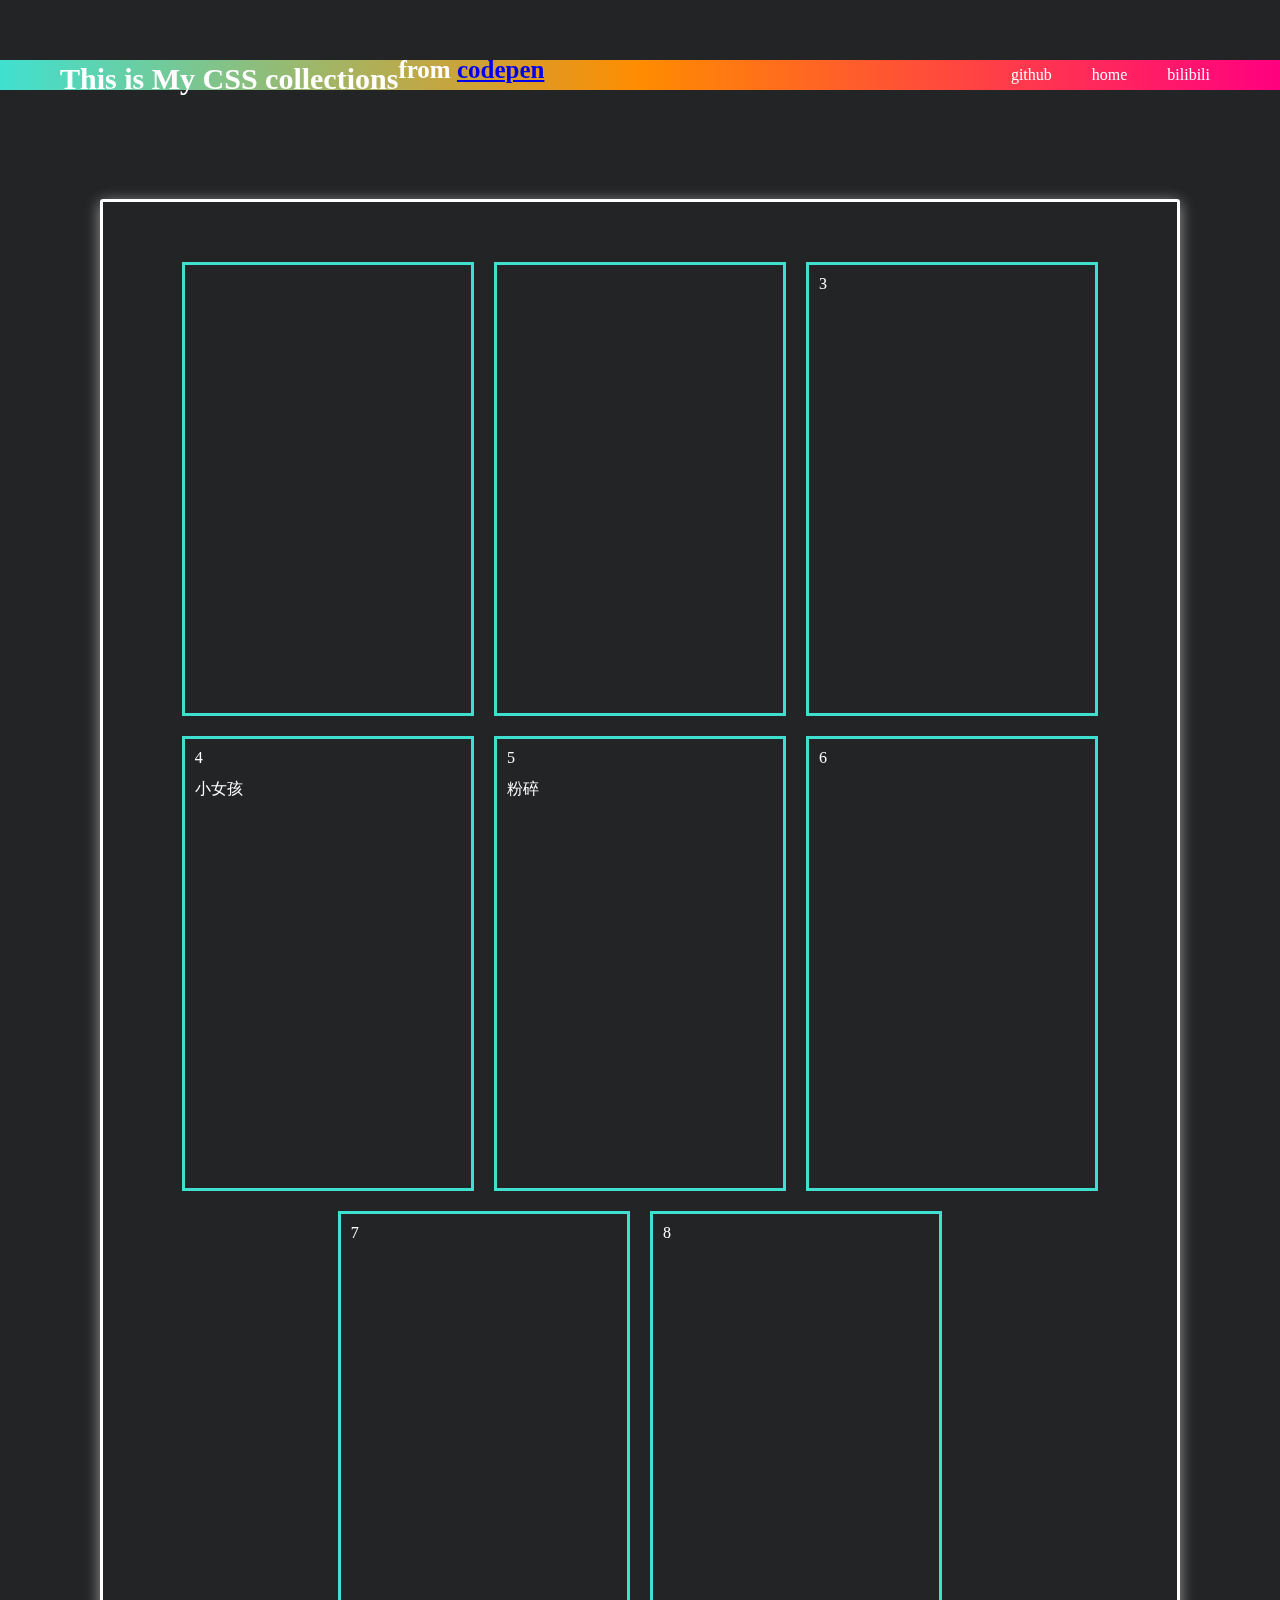
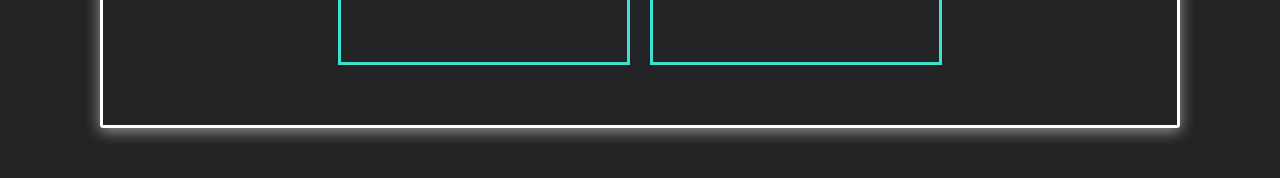
==== index.html @ b2d92d46 "调整iframe" ====
<!DOCTYPE html>
<html lang="en">

<head>
    <meta charset="UTF-8">
    <meta name="viewport" content="width=device-width, initial-scale=1.0">
    <title>css-awsome</title>
    <link rel="stylesheet" href="style.css">
</head>

<body>

    <div class="topNavBar">
        <h1>This is My CSS collections<sup>from <a href="https://codepen.io/">codepen</a></sup></h1>
        <nav>
            <ul>
                <li>github</li>
                <li>home</li>
                <li>bilibili</li>
            </ul>
        </nav>
        <span class="divider"></span>
    </div>

    <main>
        <div class="cssList">
            <div>
                <iframe height="500" style="width: 100%; height: 1;" scrolling="no"
                    title="Madeline Floating in the Sky - Responsive"
                    src="https://codepen.io/anniebombanie/embed/jOWYder?height=622&theme-id=dark&default-tab=result"
                    frameborder="no" allowtransparency="true" allowfullscreen="true">
                    See the Pen <a href='https://codepen.io/anniebombanie/pen/jOWYder'>Madeline Floating in the Sky -
                        Responsive</a> by Annie
                    (<a href='https://codepen.io/anniebombanie'>@anniebombanie</a>) on <a
                        href='https://codepen.io'>CodePen</a>.
                </iframe>
                <p>小女孩</p>

            </div>
            <div>
                <iframe height="500" style="width: 100%;" scrolling="no" title="Exploring WebGL #1: Particles! ✨"
                    src="https://codepen.io/cvaneenige/embed/odpVPW?height=413&theme-id=dark&default-tab=result"
                    frameborder="no" allowtransparency="true" allowfullscreen="true">
                    See the Pen <a href='https://codepen.io/cvaneenige/pen/odpVPW'>Exploring WebGL #1: Particles! ✨</a>
                    by Colin van Eenige
                    (<a href='https://codepen.io/cvaneenige'>@cvaneenige</a>) on <a
                        href='https://codepen.io'>CodePen</a>.
                </iframe>
                <p>粉碎</p>
            </div>
            <div>3</div>
            <div>4</div>
            <div>5</div>
            <div>6</div>
            <div>7</div>
            <div>8</div>
        </div>
    </main>
    <footer></footer>
</body>
<script>
    let divider = document.querySelector('.divider')
    divider.classList.add('dive')
    let main = document.querySelector('main')
    main.classList.add('show')
</script>

</html>
---- style.css ----
body,
img,
li,
ul,
p,
div,
main,
section,
footer,
header,
h1,
h2,
h3,
h4 {
    margin: 0;
    padding: 0;
}

* {
    box-sizing: border-box;
}

*::-webkit-scrollbar {
    display: none;
}

body {
    background-color: #232426;
    color: white;
    scroll-behavior: smooth;
}

.topNavBar {
    z-index: 10;
    padding: 50px;
    position: sticky;
    top: 0;
    width: 100%;
    display: flex;
    justify-content: space-between;
    align-items: center;
}

.topNavBar>nav>ul {
    display: flex;
    list-style-type: none;
}

.topNavBar>nav>ul>li {
    margin: 0 20px;
    cursor: pointer;
}

.topNavBar>h1 {
    font-size: 30px;
    line-height: 30px;
    display: inline-block;
    margin: 5px 10px;
}

.divider {
    z-index: -1;
    position: absolute;
    width: 0%;
    height: 30px;
    right: 0;
    left: 0;
    border-radius: 100%;
    display: block;
    transition: all 1750ms cubic-bezier(1, 0, 0, 1);
}

.divider.dive {
    border-radius: 0px;
    background: linear-gradient(90deg, #40e0d0 0%, #ff8c00 50%, #ff0080 100%);
    width: 100%;
}

main {
    transform: scale(1.5);
    margin: 50px 100px;
    padding: 50px;
    border-radius: 3px;
    border: 3px white solid;
    transition: all ease-in-out 1500ms;
}

main.show {
    transform: scale(1);
    box-shadow: 0 3px 15px rgba(255, 255, 255, 0.16), 0 3px 15px rgba(221, 221, 221, 0.521);
}

.cssList {
    display: flex;
    width: 100%;
    flex-wrap: wrap;
    justify-content: center;
    transition: all ease-in-out 1000ms;
}


.cssList>div {
    margin: 10px;
    padding: 10px;
    width: 30%;
    height: 0;
    padding-bottom: 45%;
    border: #40e0d0 3px solid;  
    transition: all ease-in 0.3s;
}

.cssList>div:hover {
    transform: scale(1.01);
    box-shadow: 0 3px 15px rgba(255, 255, 255, 0.16), 0 3px 15px rgba(221, 221, 221, 0.521);

}
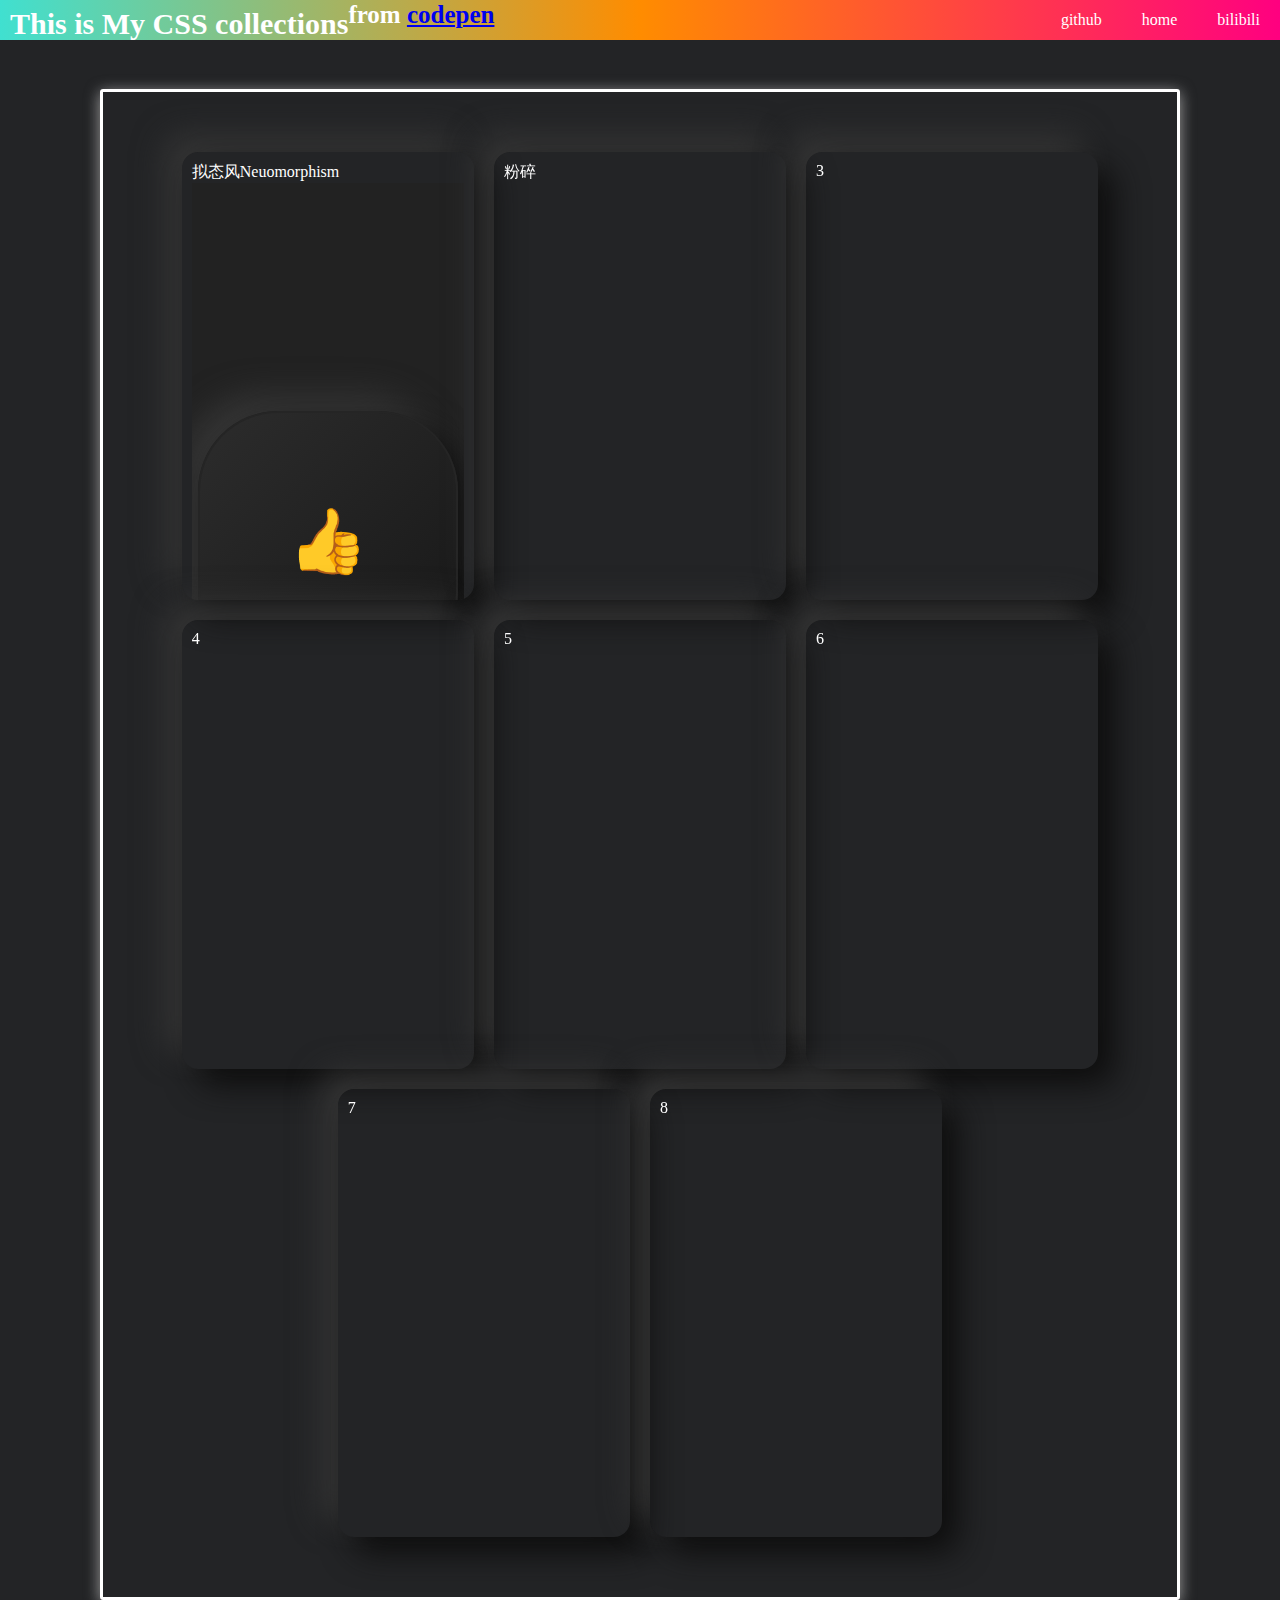
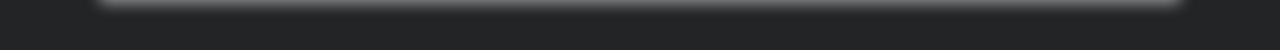
==== commit 79f0d1ec: "拟物风" ====
--- a/index.html
+++ b/index.html
@@ -25,27 +25,11 @@
     <main>
         <div class="cssList">
             <div>
-                <iframe height="500" style="width: 100%; height: 1;" scrolling="no"
-                    title="Madeline Floating in the Sky - Responsive"
-                    src="https://codepen.io/anniebombanie/embed/jOWYder?height=622&theme-id=dark&default-tab=result"
-                    frameborder="no" allowtransparency="true" allowfullscreen="true">
-                    See the Pen <a href='https://codepen.io/anniebombanie/pen/jOWYder'>Madeline Floating in the Sky -
-                        Responsive</a> by Annie
-                    (<a href='https://codepen.io/anniebombanie'>@anniebombanie</a>) on <a
-                        href='https://codepen.io'>CodePen</a>.
-                </iframe>
-                <p>小女孩</p>
-
+                <p>拟态风Neuomorphism</p>
+                <iframe id='ifm' src="pages\Neuomorphism\index.html" frameborder=""></iframe>
             </div>
             <div>
-                <iframe height="500" style="width: 100%;" scrolling="no" title="Exploring WebGL #1: Particles! ✨"
-                    src="https://codepen.io/cvaneenige/embed/odpVPW?height=413&theme-id=dark&default-tab=result"
-                    frameborder="no" allowtransparency="true" allowfullscreen="true">
-                    See the Pen <a href='https://codepen.io/cvaneenige/pen/odpVPW'>Exploring WebGL #1: Particles! ✨</a>
-                    by Colin van Eenige
-                    (<a href='https://codepen.io/cvaneenige'>@cvaneenige</a>) on <a
-                        href='https://codepen.io'>CodePen</a>.
-                </iframe>
+
                 <p>粉碎</p>
             </div>
             <div>3</div>
@@ -59,10 +43,36 @@
     <footer></footer>
 </body>
 <script>
-    let divider = document.querySelector('.divider')
-    divider.classList.add('dive')
-    let main = document.querySelector('main')
-    main.classList.add('show')
+    var buffer = 20; //scroll bar buffer
+    var iframe = document.getElementById('ifm');
+
+    function pageY(elem) {
+        return elem.offsetParent ? (elem.offsetTop + pageY(elem.offsetParent)) : elem.offsetTop;
+    }
+
+    function resizeIframe() {
+        var height = document.documentElement.clientHeight;
+        height -= pageY(document.getElementById('ifm')) + buffer;
+        height = (height < 0) ? 0 : height;
+        document.getElementById('ifm').style.height = height + 'px';
+        console.log('kk');
+    }
+
+    // .onload doesn't work with IE8 and older.
+    if (iframe.attachEvent) {
+        iframe.attachEvent("onload", resizeIframe);
+    } else {
+        iframe.onload = resizeIframe;
+    }
+
+    window.onresize = resizeIframe;
+
+    !(function load() {
+        let divider = document.querySelector('.divider')
+        divider.classList.add('dive')
+        let main = document.querySelector('main')
+        main.classList.add('show')
+    }).call()
 </script>
 
 </html>--- a/style.css
+++ b/style.css
@@ -30,9 +30,13 @@
     scroll-behavior: smooth;
 }
 
+iframe{
+    display: block;
+    width: 100%;
+}
+
 .topNavBar {
     z-index: 10;
-    padding: 50px;
     position: sticky;
     top: 0;
     width: 100%;
@@ -55,14 +59,14 @@
     font-size: 30px;
     line-height: 30px;
     display: inline-block;
-    margin: 5px 10px;
+    margin: 0px 10px;
 }
 
 .divider {
     z-index: -1;
     position: absolute;
     width: 0%;
-    height: 30px;
+    height: 40px;
     right: 0;
     left: 0;
     border-radius: 100%;
@@ -76,7 +80,7 @@
     width: 100%;
 }
 
-main {
+main {  
     transform: scale(1.5);
     margin: 50px 100px;
     padding: 50px;
@@ -100,12 +104,15 @@
 
 
 .cssList>div {
+    min-width: 225px;
+    overflow: hidden;
     margin: 10px;
     padding: 10px;
     width: 30%;
     height: 0;
     padding-bottom: 45%;
-    border: #40e0d0 3px solid;  
+    box-shadow: 1rem 1rem 2rem #0e0e0e, -1rem -1rem 2rem #363636;
+    border-radius: 1rem;
     transition: all ease-in 0.3s;
 }
 
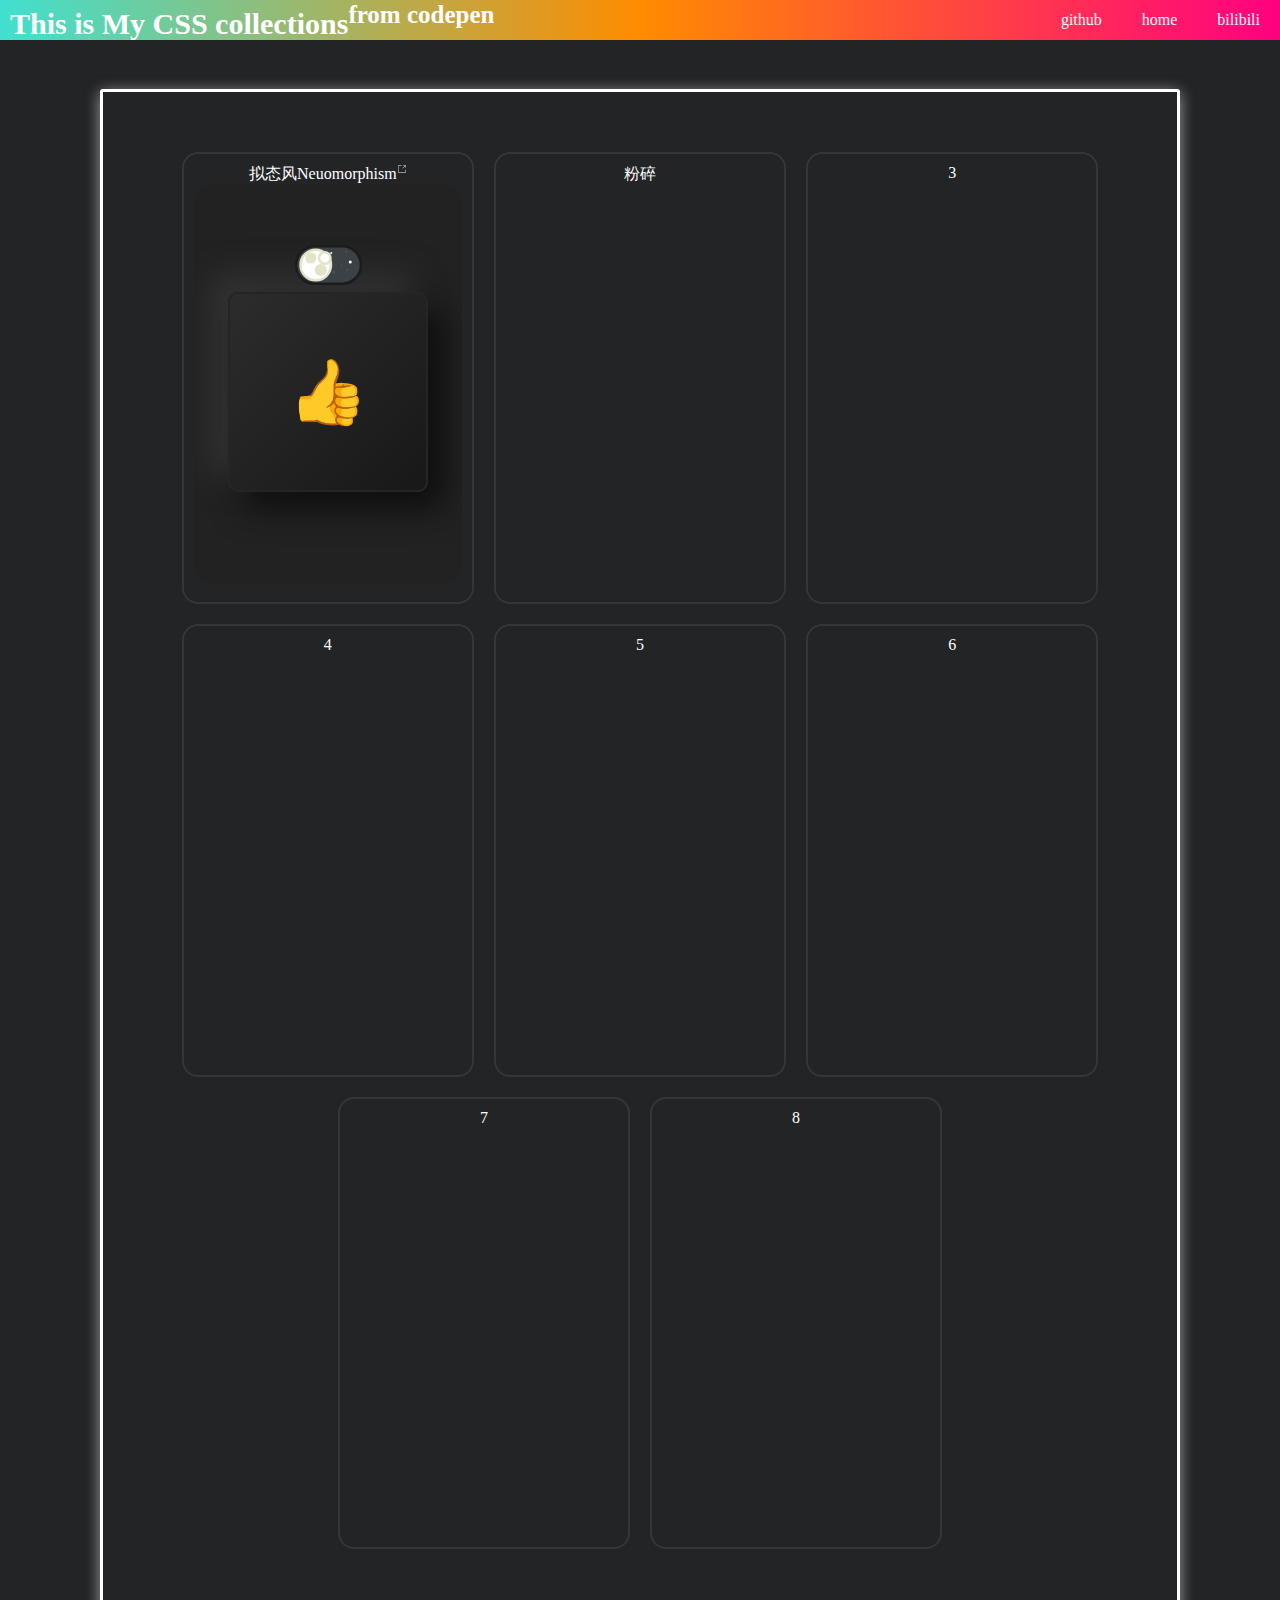
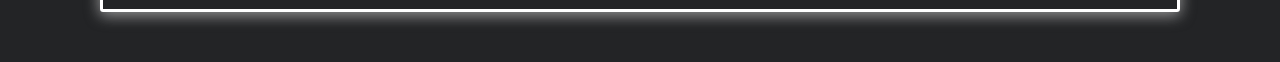
==== commit 32bdc7c6: "set invert toggle svg" ====
--- a/index.html
+++ b/index.html
@@ -3,6 +3,7 @@
 
 <head>
     <meta charset="UTF-8">
+
     <meta name="viewport" content="width=device-width, initial-scale=1.0">
     <title>css-awsome</title>
     <link rel="stylesheet" href="style.css">
@@ -25,11 +26,21 @@
     <main>
         <div class="cssList">
             <div>
-                <p>拟态风Neuomorphism</p>
-                <iframe id='ifm' src="pages\Neuomorphism\index.html" frameborder=""></iframe>
+                <a href="./pages/Neuomorphism/index.html" target="_blank">
+                    <p>拟态风Neuomorphism</p>
+                    <svg t="1594090096955" class="icon" viewBox="0 0 1024 1024" version="1.1"
+                        xmlns="http://www.w3.org/2000/svg" p-id="2188" width="200" height="200">
+                        <path
+                            d="M874.666667 554.666667a21.333333 21.333333 0 0 0-21.333334 21.333333v277.333333H170.666667V170.666667h277.333333a21.333333 21.333333 0 0 0 0-42.666667H149.333333a21.333333 21.333333 0 0 0-21.333333 21.333333v725.333334a21.333333 21.333333 0 0 0 21.333333 21.333333h725.333334a21.333333 21.333333 0 0 0 21.333333-21.333333V576a21.333333 21.333333 0 0 0-21.333333-21.333333z"
+                            fill="#ffffff" p-id="2189"></path>
+                        <path
+                            d="M874.666667 128H661.333333a21.333333 21.333333 0 0 0 0 42.666667h161.834667L560.917333 432.917333a21.333333 21.333333 0 1 0 30.165334 30.165334L853.333333 200.832V362.666667a21.333333 21.333333 0 0 0 42.666667 0V149.333333a21.333333 21.333333 0 0 0-21.333333-21.333333z"
+                            fill="#ffffff" p-id="2190"></path>
+                    </svg>
+                </a>
+                <iframe id='ifm' src="pages\Neuomorphism\index.html"></iframe>
             </div>
             <div>
-
                 <p>粉碎</p>
             </div>
             <div>3</div>
@@ -43,28 +54,23 @@
     <footer></footer>
 </body>
 <script>
-    var buffer = 20; //scroll bar buffer
-    var iframe = document.getElementById('ifm');
+    // var buffer = 100; //scroll bar buffer
+    // var iframe = document.getElementById('ifm');
 
-    function pageY(elem) {
-        return elem.offsetParent ? (elem.offsetTop + pageY(elem.offsetParent)) : elem.offsetTop;
-    }
+    // function resizeIframe() {
+    //     var height = document.documentElement.clientHeight;
+    //     height -= pageY(document.getElementById('ifm')) + buffer;
+    //     height = (height < 0) ? 0 : height;
+    //     document.getElementById('ifm').style.height = height + 'px';
+    // }
+
+    let iframe = document.getElementById('ifm');
 
     function resizeIframe() {
-        var height = document.documentElement.clientHeight;
-        height -= pageY(document.getElementById('ifm')) + buffer;
-        height = (height < 0) ? 0 : height;
-        document.getElementById('ifm').style.height = height + 'px';
-        console.log('kk');
+        let parentHeight = iframe.parentElement.clientHeight - 50;
+        document.getElementById('ifm').style.height = parentHeight + 'px';
     }
-
-    // .onload doesn't work with IE8 and older.
-    if (iframe.attachEvent) {
-        iframe.attachEvent("onload", resizeIframe);
-    } else {
-        iframe.onload = resizeIframe;
-    }
-
+    resizeIframe();
     window.onresize = resizeIframe;
 
     !(function load() {
--- a/style.css
+++ b/style.css
@@ -31,6 +31,9 @@
 }
 
 iframe{
+    border-radius: 5%;
+    border: transparent;
+    overflow: hidden;
     display: block;
     width: 100%;
 }
@@ -94,6 +97,22 @@
     box-shadow: 0 3px 15px rgba(255, 255, 255, 0.16), 0 3px 15px rgba(221, 221, 221, 0.521);
 }
 
+svg{
+    display: inline-block;
+    width: 10px;
+    height: 10px;
+}
+
+a{
+    display: inline-flex;
+    text-decoration:none;
+    color: white;
+    transition: all 0.2s linear;
+}
+a:hover{
+    color: red;
+}
+
 .cssList {
     display: flex;
     width: 100%;
@@ -104,6 +123,9 @@
 
 
 .cssList>div {
+    position: relative;
+    font-size: 16px;
+    text-align: center;
     min-width: 225px;
     overflow: hidden;
     margin: 10px;
@@ -111,13 +133,13 @@
     width: 30%;
     height: 0;
     padding-bottom: 45%;
-    box-shadow: 1rem 1rem 2rem #0e0e0e, -1rem -1rem 2rem #363636;
+    box-shadow: 0 0 0 #222;
     border-radius: 1rem;
+    border: #363636 2px solid;
     transition: all ease-in 0.3s;
 }
 
 .cssList>div:hover {
-    transform: scale(1.01);
-    box-shadow: 0 3px 15px rgba(255, 255, 255, 0.16), 0 3px 15px rgba(221, 221, 221, 0.521);
-
+    border: transparent;
+    box-shadow: 1rem 1rem 2rem #0e0e0e, -1rem -1rem 2rem #363636;
 }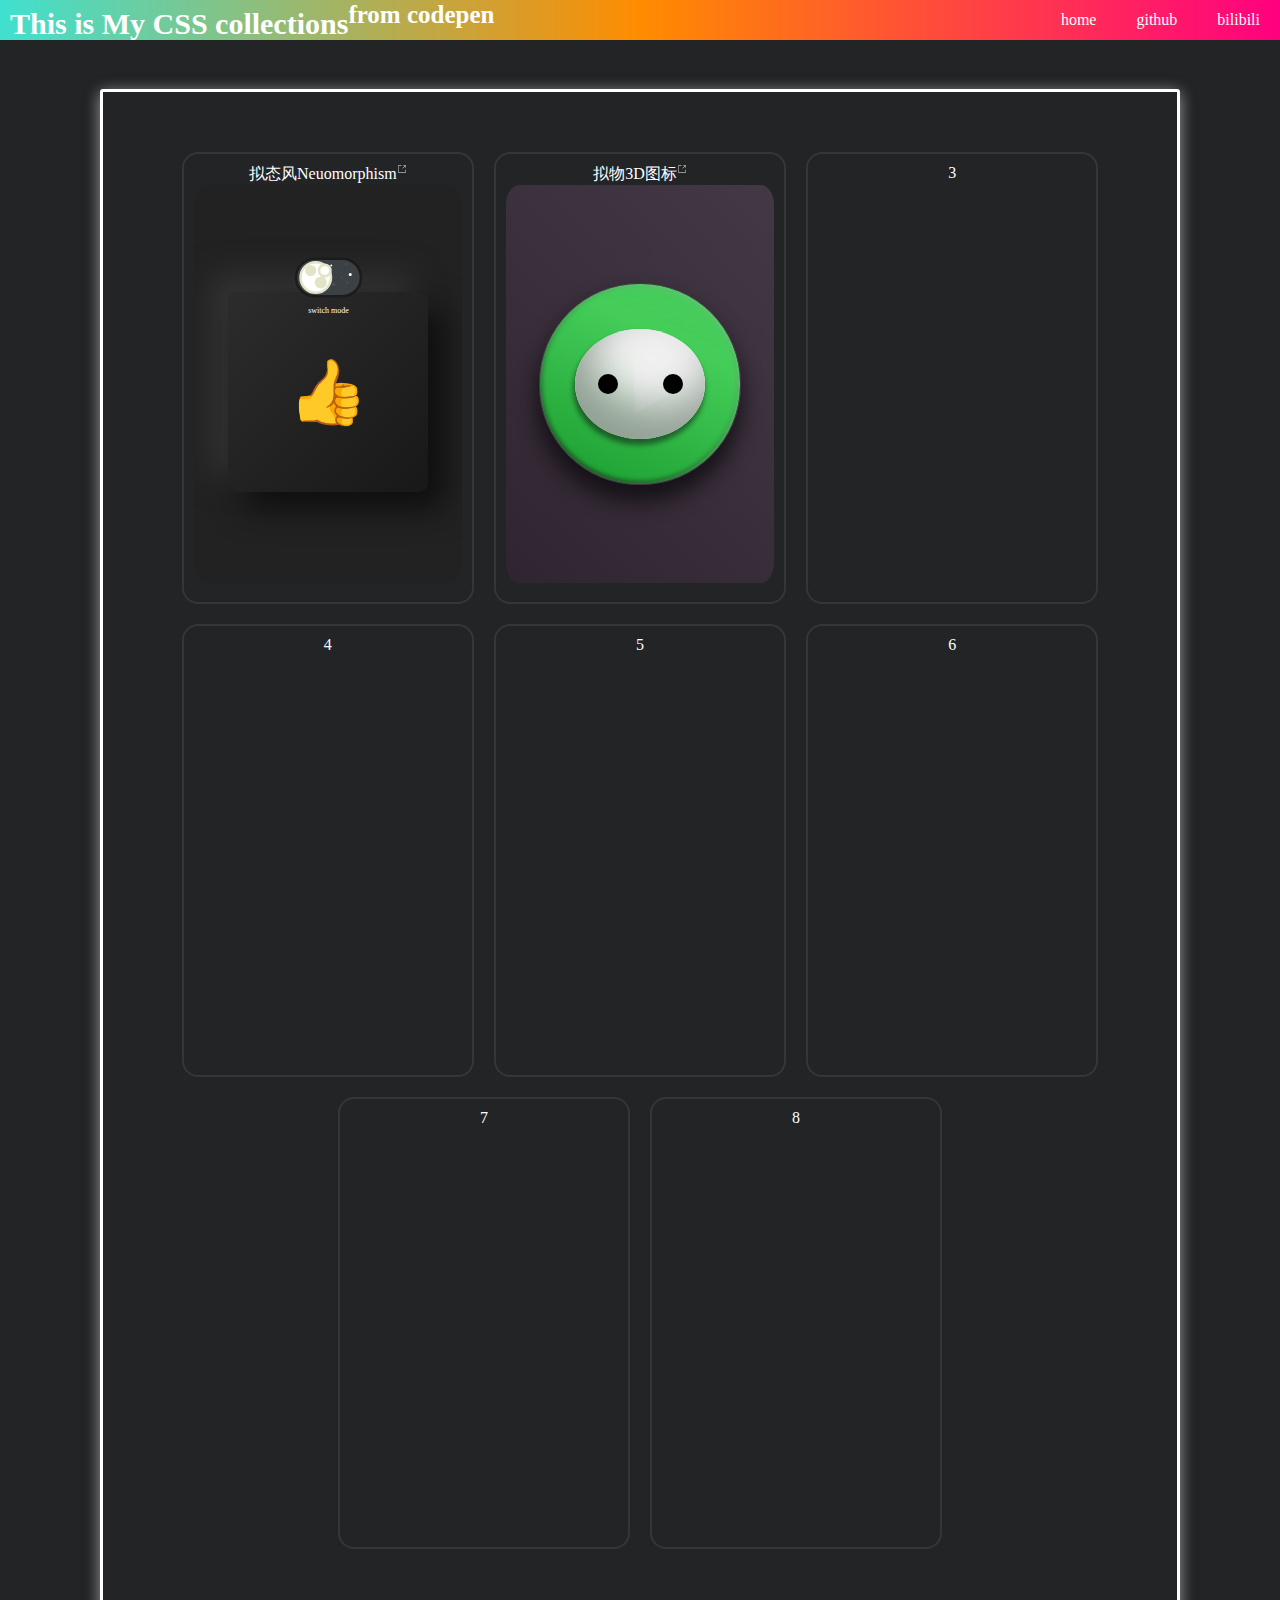
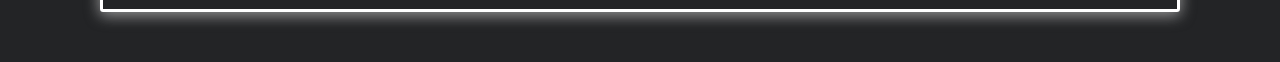
==== commit 2cad8b56: "拟物的图标" ====
--- a/index.html
+++ b/index.html
@@ -15,9 +15,10 @@
         <h1>This is My CSS collections<sup>from <a href="https://codepen.io/">codepen</a></sup></h1>
         <nav>
             <ul>
-                <li>github</li>
-                <li>home</li>
-                <li>bilibili</li>
+                
+                <li><a href="https://www.bukun.top/">home</a></li>
+                <li><a href="https://github.com/mugudamowang" target="_blank">github</a></li>
+                <li><a href="https://space.bilibili.com/114251344" target="_blank">bilibili</a></li>
             </ul>
         </nav>
         <span class="divider"></span>
@@ -38,10 +39,22 @@
                             fill="#ffffff" p-id="2190"></path>
                     </svg>
                 </a>
-                <iframe id='ifm' src="pages\Neuomorphism\index.html"></iframe>
+                <iframe class='ifm' src="pages\Neuomorphism\index.html"></iframe>
             </div>
             <div>
-                <p>粉碎</p>
+                <a href="./pages/skeuomorphism/index.html" target="_blank">
+                    <p>拟物3D图标</p>
+                    <svg t="1594090096955" class="icon" viewBox="0 0 1024 1024" version="1.1"
+                        xmlns="http://www.w3.org/2000/svg" p-id="2188" width="200" height="200">
+                        <path
+                            d="M874.666667 554.666667a21.333333 21.333333 0 0 0-21.333334 21.333333v277.333333H170.666667V170.666667h277.333333a21.333333 21.333333 0 0 0 0-42.666667H149.333333a21.333333 21.333333 0 0 0-21.333333 21.333333v725.333334a21.333333 21.333333 0 0 0 21.333333 21.333333h725.333334a21.333333 21.333333 0 0 0 21.333333-21.333333V576a21.333333 21.333333 0 0 0-21.333333-21.333333z"
+                            fill="#ffffff" p-id="2189"></path>
+                        <path
+                            d="M874.666667 128H661.333333a21.333333 21.333333 0 0 0 0 42.666667h161.834667L560.917333 432.917333a21.333333 21.333333 0 1 0 30.165334 30.165334L853.333333 200.832V362.666667a21.333333 21.333333 0 0 0 42.666667 0V149.333333a21.333333 21.333333 0 0 0-21.333333-21.333333z"
+                            fill="#ffffff" p-id="2190"></path>
+                    </svg>
+                </a>
+                <iframe class='ifm' src="pages\skeuomorphism\index.html"></iframe>
             </div>
             <div>3</div>
             <div>4</div>
@@ -53,32 +66,6 @@
     </main>
     <footer></footer>
 </body>
-<script>
-    // var buffer = 100; //scroll bar buffer
-    // var iframe = document.getElementById('ifm');
-
-    // function resizeIframe() {
-    //     var height = document.documentElement.clientHeight;
-    //     height -= pageY(document.getElementById('ifm')) + buffer;
-    //     height = (height < 0) ? 0 : height;
-    //     document.getElementById('ifm').style.height = height + 'px';
-    // }
-
-    let iframe = document.getElementById('ifm');
-
-    function resizeIframe() {
-        let parentHeight = iframe.parentElement.clientHeight - 50;
-        document.getElementById('ifm').style.height = parentHeight + 'px';
-    }
-    resizeIframe();
-    window.onresize = resizeIframe;
-
-    !(function load() {
-        let divider = document.querySelector('.divider')
-        divider.classList.add('dive')
-        let main = document.querySelector('main')
-        main.classList.add('show')
-    }).call()
-</script>
+<script src="main.js"></script>
 
 </html>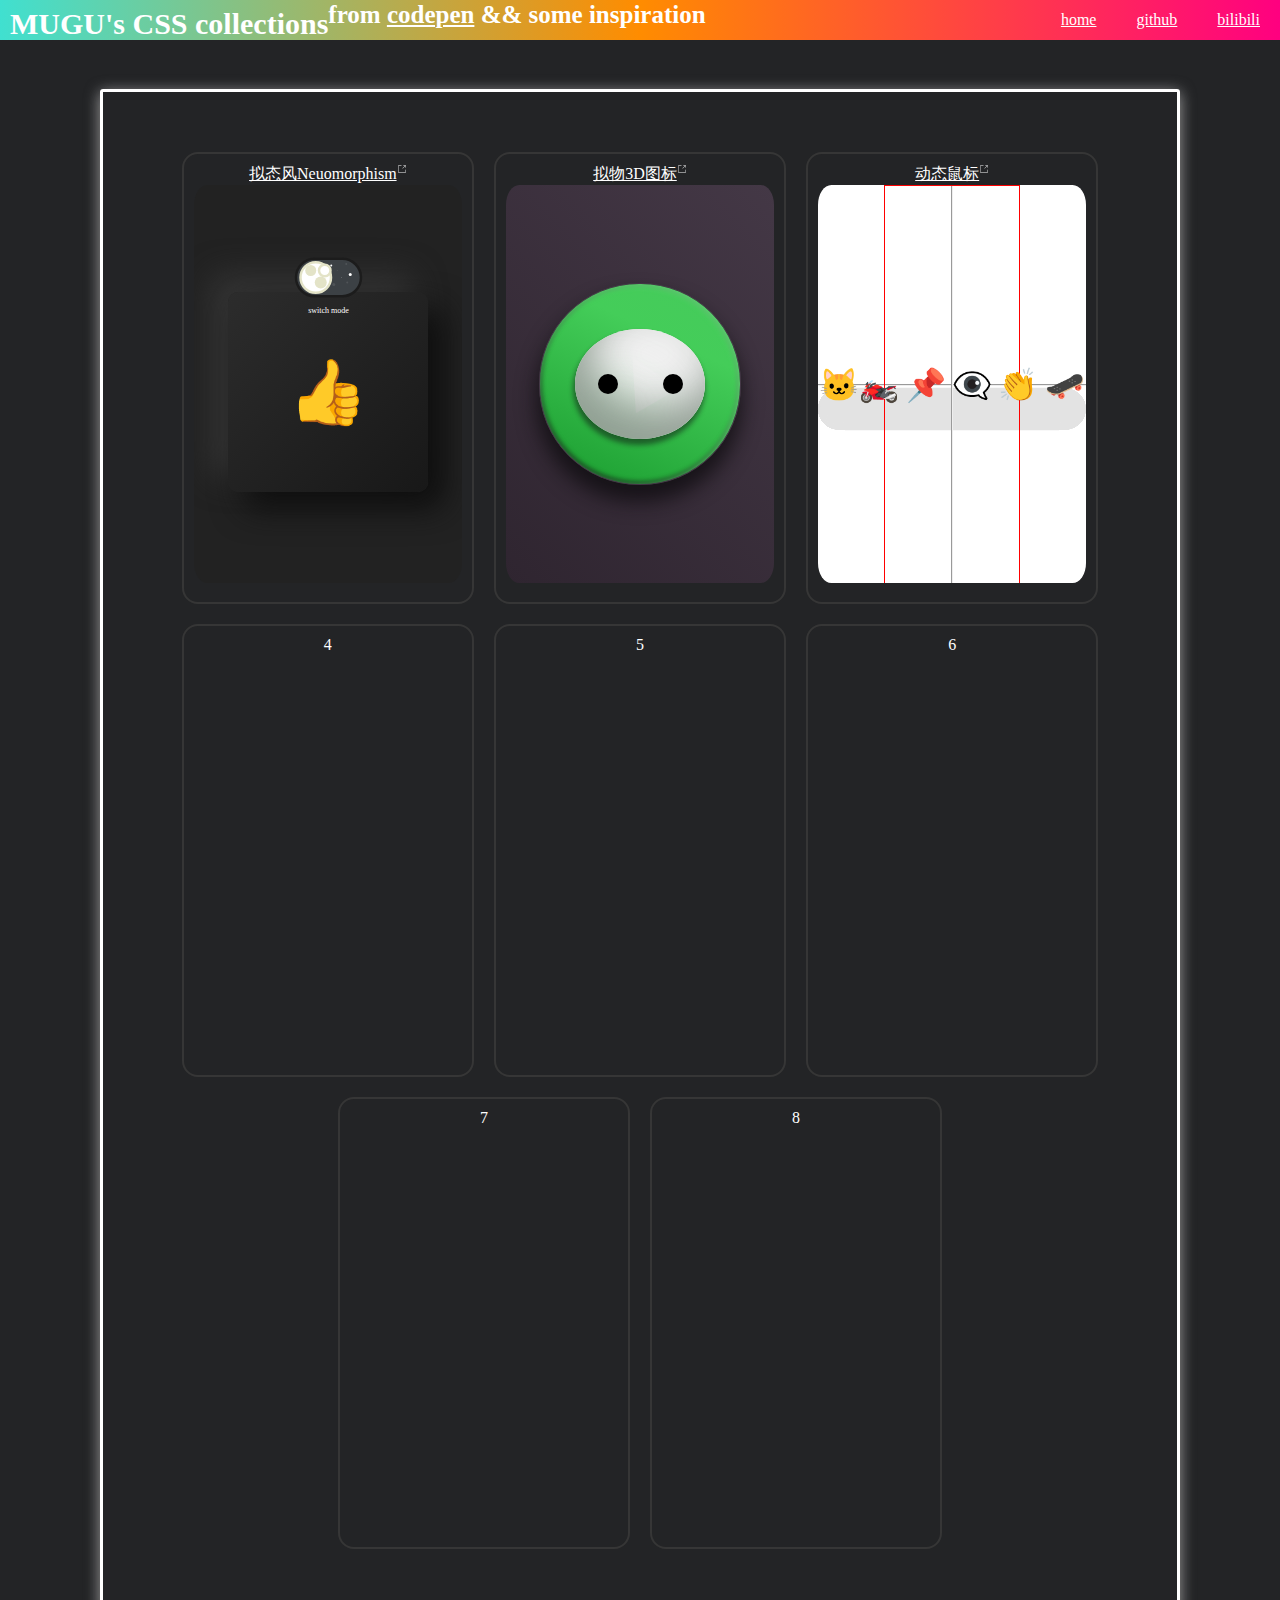
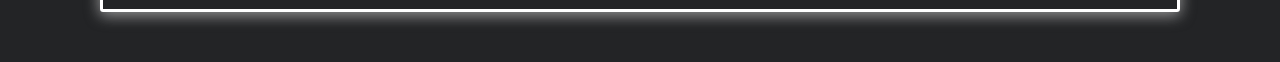
==== commit 9703133c: "<master>: add page mouse_dynamic_Background && fixed home page's style" ====
--- a/index.html
+++ b/index.html
@@ -1,71 +1,83 @@
-<!DOCTYPE html>
-<html lang="en">
-
-<head>
-    <meta charset="UTF-8">
-
-    <meta name="viewport" content="width=device-width, initial-scale=1.0">
-    <title>css-awsome</title>
-    <link rel="stylesheet" href="style.css">
-</head>
-
-<body>
-
-    <div class="topNavBar">
-        <h1>This is My CSS collections<sup>from <a href="https://codepen.io/">codepen</a></sup></h1>
-        <nav>
-            <ul>
-                
-                <li><a href="https://www.bukun.top/">home</a></li>
-                <li><a href="https://github.com/mugudamowang" target="_blank">github</a></li>
-                <li><a href="https://space.bilibili.com/114251344" target="_blank">bilibili</a></li>
-            </ul>
-        </nav>
-        <span class="divider"></span>
-    </div>
-
-    <main>
-        <div class="cssList">
-            <div>
-                <a href="./pages/Neuomorphism/index.html" target="_blank">
-                    <p>拟态风Neuomorphism</p>
-                    <svg t="1594090096955" class="icon" viewBox="0 0 1024 1024" version="1.1"
-                        xmlns="http://www.w3.org/2000/svg" p-id="2188" width="200" height="200">
-                        <path
-                            d="M874.666667 554.666667a21.333333 21.333333 0 0 0-21.333334 21.333333v277.333333H170.666667V170.666667h277.333333a21.333333 21.333333 0 0 0 0-42.666667H149.333333a21.333333 21.333333 0 0 0-21.333333 21.333333v725.333334a21.333333 21.333333 0 0 0 21.333333 21.333333h725.333334a21.333333 21.333333 0 0 0 21.333333-21.333333V576a21.333333 21.333333 0 0 0-21.333333-21.333333z"
-                            fill="#ffffff" p-id="2189"></path>
-                        <path
-                            d="M874.666667 128H661.333333a21.333333 21.333333 0 0 0 0 42.666667h161.834667L560.917333 432.917333a21.333333 21.333333 0 1 0 30.165334 30.165334L853.333333 200.832V362.666667a21.333333 21.333333 0 0 0 42.666667 0V149.333333a21.333333 21.333333 0 0 0-21.333333-21.333333z"
-                            fill="#ffffff" p-id="2190"></path>
-                    </svg>
-                </a>
-                <iframe class='ifm' src="pages\Neuomorphism\index.html"></iframe>
-            </div>
-            <div>
-                <a href="./pages/skeuomorphism/index.html" target="_blank">
-                    <p>拟物3D图标</p>
-                    <svg t="1594090096955" class="icon" viewBox="0 0 1024 1024" version="1.1"
-                        xmlns="http://www.w3.org/2000/svg" p-id="2188" width="200" height="200">
-                        <path
-                            d="M874.666667 554.666667a21.333333 21.333333 0 0 0-21.333334 21.333333v277.333333H170.666667V170.666667h277.333333a21.333333 21.333333 0 0 0 0-42.666667H149.333333a21.333333 21.333333 0 0 0-21.333333 21.333333v725.333334a21.333333 21.333333 0 0 0 21.333333 21.333333h725.333334a21.333333 21.333333 0 0 0 21.333333-21.333333V576a21.333333 21.333333 0 0 0-21.333333-21.333333z"
-                            fill="#ffffff" p-id="2189"></path>
-                        <path
-                            d="M874.666667 128H661.333333a21.333333 21.333333 0 0 0 0 42.666667h161.834667L560.917333 432.917333a21.333333 21.333333 0 1 0 30.165334 30.165334L853.333333 200.832V362.666667a21.333333 21.333333 0 0 0 42.666667 0V149.333333a21.333333 21.333333 0 0 0-21.333333-21.333333z"
-                            fill="#ffffff" p-id="2190"></path>
-                    </svg>
-                </a>
-                <iframe class='ifm' src="pages\skeuomorphism\index.html"></iframe>
-            </div>
-            <div>3</div>
-            <div>4</div>
-            <div>5</div>
-            <div>6</div>
-            <div>7</div>
-            <div>8</div>
-        </div>
-    </main>
-    <footer></footer>
-</body>
-<script src="main.js"></script>
-
+<!DOCTYPE html>
+<html lang="en">
+
+<head>
+    <meta charset="UTF-8">
+
+    <meta name="viewport" content="width=device-width, initial-scale=1.0">
+    <title>css-awesome</title>
+    <link rel="stylesheet" href="style.css">
+</head>
+
+<body>
+
+    <div class="topNavBar">
+        <h1>MUGU's  CSS collections<sup>from <a href="https://codepen.io/">codepen</a> && some inspiration </sup></h1>
+        <nav>
+            <ul>
+
+                <li><a href="https://www.bukun.top/">home</a></li>
+                <li><a href="https://github.com/mugudamowang" target="_blank">github</a></li>
+                <li><a href="https://space.bilibili.com/114251344" target="_blank">bilibili</a></li>
+            </ul>
+        </nav>
+        <span class="divider"></span>
+    </div>
+
+    <main>
+        <div class="cssList">
+            <div>
+                <a href="./pages/Neuomorphism/index.html" target="_blank">
+                    <p>拟态风Neuomorphism</p>
+                    <svg t="1594090096955" class="icon" viewBox="0 0 1024 1024" version="1.1"
+                        xmlns="http://www.w3.org/2000/svg" p-id="2188" width="200" height="200">
+                        <path
+                            d="M874.666667 554.666667a21.333333 21.333333 0 0 0-21.333334 21.333333v277.333333H170.666667V170.666667h277.333333a21.333333 21.333333 0 0 0 0-42.666667H149.333333a21.333333 21.333333 0 0 0-21.333333 21.333333v725.333334a21.333333 21.333333 0 0 0 21.333333 21.333333h725.333334a21.333333 21.333333 0 0 0 21.333333-21.333333V576a21.333333 21.333333 0 0 0-21.333333-21.333333z"
+                            fill="#ffffff" p-id="2189"></path>
+                        <path
+                            d="M874.666667 128H661.333333a21.333333 21.333333 0 0 0 0 42.666667h161.834667L560.917333 432.917333a21.333333 21.333333 0 1 0 30.165334 30.165334L853.333333 200.832V362.666667a21.333333 21.333333 0 0 0 42.666667 0V149.333333a21.333333 21.333333 0 0 0-21.333333-21.333333z"
+                            fill="#ffffff" p-id="2190"></path>
+                    </svg>
+                </a>
+                <iframe class='ifm' src="pages\Neuomorphism\index.html"></iframe>
+            </div>
+            <div>
+                <a href="./pages/skeuomorphism/index.html" target="_blank">
+                    <p>拟物3D图标</p>
+                    <svg t="1594090096955" class="icon" viewBox="0 0 1024 1024" version="1.1"
+                        xmlns="http://www.w3.org/2000/svg" p-id="2188" width="200" height="200">
+                        <path
+                            d="M874.666667 554.666667a21.333333 21.333333 0 0 0-21.333334 21.333333v277.333333H170.666667V170.666667h277.333333a21.333333 21.333333 0 0 0 0-42.666667H149.333333a21.333333 21.333333 0 0 0-21.333333 21.333333v725.333334a21.333333 21.333333 0 0 0 21.333333 21.333333h725.333334a21.333333 21.333333 0 0 0 21.333333-21.333333V576a21.333333 21.333333 0 0 0-21.333333-21.333333z"
+                            fill="#ffffff" p-id="2189"></path>
+                        <path
+                            d="M874.666667 128H661.333333a21.333333 21.333333 0 0 0 0 42.666667h161.834667L560.917333 432.917333a21.333333 21.333333 0 1 0 30.165334 30.165334L853.333333 200.832V362.666667a21.333333 21.333333 0 0 0 42.666667 0V149.333333a21.333333 21.333333 0 0 0-21.333333-21.333333z"
+                            fill="#ffffff" p-id="2190"></path>
+                    </svg>
+                </a>
+                <iframe class='ifm' src="pages\skeuomorphism\index.html"></iframe>
+            </div>
+            <div><a href="./pages/mouse_dynamic_Background/index.html" target="_blank">
+                    <p>动态鼠标</p>
+                    <svg t="1594090096955" class="icon" viewBox="0 0 1024 1024" version="1.1"
+                        xmlns="http://www.w3.org/2000/svg" p-id="2188" width="200" height="200">
+                        <path
+                            d="M874.666667 554.666667a21.333333 21.333333 0 0 0-21.333334 21.333333v277.333333H170.666667V170.666667h277.333333a21.333333 21.333333 0 0 0 0-42.666667H149.333333a21.333333 21.333333 0 0 0-21.333333 21.333333v725.333334a21.333333 21.333333 0 0 0 21.333333 21.333333h725.333334a21.333333 21.333333 0 0 0 21.333333-21.333333V576a21.333333 21.333333 0 0 0-21.333333-21.333333z"
+                            fill="#ffffff" p-id="2189"></path>
+                        <path
+                            d="M874.666667 128H661.333333a21.333333 21.333333 0 0 0 0 42.666667h161.834667L560.917333 432.917333a21.333333 21.333333 0 1 0 30.165334 30.165334L853.333333 200.832V362.666667a21.333333 21.333333 0 0 0 42.666667 0V149.333333a21.333333 21.333333 0 0 0-21.333333-21.333333z"
+                            fill="#ffffff" p-id="2190"></path>
+                    </svg>
+                </a>
+                <iframe class='ifm' src="pages\mouse_dynamic_Background\index.html"></iframe></div>
+            <div>4</div>
+            <div>5</div>
+            <div>6</div>
+            <div>7</div>
+            <div>8</div>
+        </div>
+    </main>
+    <footer></footer>
+</body>
+<script src="main.js"></script>
+
 </html>--- a/style.css
+++ b/style.css
@@ -1,145 +1,145 @@
-body,
-img,
-li,
-ul,
-p,
-div,
-main,
-section,
-footer,
-header,
-h1,
-h2,
-h3,
-h4 {
-    margin: 0;
-    padding: 0;
-}
-
-* {
-    box-sizing: border-box;
-}
-
-*::-webkit-scrollbar {
-    display: none;
-}
-
-body {
-    background-color: #232426;
-    color: white;
-    scroll-behavior: smooth;
-}
-
-iframe{
-    border-radius: 5%;
-    border: transparent;
-    overflow: hidden;
-    display: block;
-    width: 100%;
-}
-
-.topNavBar {
-    z-index: 10;
-    position: sticky;
-    top: 0;
-    width: 100%;
-    display: flex;
-    justify-content: space-between;
-    align-items: center;
-}
-
-.topNavBar>nav>ul {
-    display: flex;
-    list-style-type: none;
-}
-
-.topNavBar>nav>ul>li {
-    margin: 0 20px;
-    cursor: pointer;
-}
-
-.topNavBar>h1 {
-    font-size: 30px;
-    line-height: 30px;
-    display: inline-block;
-    margin: 0px 10px;
-}
-
-.divider {
-    z-index: -1;
-    position: absolute;
-    width: 0%;
-    height: 40px;
-    right: 0;
-    left: 0;
-    border-radius: 100%;
-    display: block;
-    transition: all 1750ms cubic-bezier(1, 0, 0, 1);
-}
-
-.divider.dive {
-    border-radius: 0px;
-    background: linear-gradient(90deg, #40e0d0 0%, #ff8c00 50%, #ff0080 100%);
-    width: 100%;
-}
-
-main {  
-    transform: scale(1.5);
-    margin: 50px 100px;
-    padding: 50px;
-    border-radius: 3px;
-    border: 3px white solid;
-    transition: all ease-in-out 1500ms;
-}
-
-main.show {
-    transform: scale(1);
-    box-shadow: 0 3px 15px rgba(255, 255, 255, 0.16), 0 3px 15px rgba(221, 221, 221, 0.521);
-}
-
-svg{
-    display: inline-block;
-    width: 10px;
-    height: 10px;
-}
-
-a{
-    display: inline-flex;
-    text-decoration:none;
-    color: white;
-    transition: all 0.2s linear;
-}
-a:hover{
-    color: red;
-}
-
-.cssList {
-    display: flex;
-    width: 100%;
-    flex-wrap: wrap;
-    justify-content: center;
-    transition: all ease-in-out 1000ms;
-}
-
-
-.cssList>div {
-    position: relative;
-    font-size: 16px;
-    text-align: center;
-    min-width: 225px;
-    overflow: hidden;
-    margin: 10px;
-    padding: 10px;
-    width: 30%;
-    height: 0;
-    padding-bottom: 45%;
-    box-shadow: 0 0 0 #222;
-    border-radius: 1rem;
-    border: #363636 2px solid;
-    transition: all ease-in 0.3s;
-}
-
-.cssList>div:hover {
-    border: transparent;
-    box-shadow: 1rem 1rem 2rem #0e0e0e, -1rem -1rem 2rem #363636;
+body,
+img,
+li,
+ul,
+p,
+div,
+main,
+section,
+footer,
+header,
+h1,
+h2,
+h3,
+h4 {
+    margin: 0;
+    padding: 0;
+}
+
+* {
+    box-sizing: border-box;
+}
+
+*::-webkit-scrollbar {
+    display: none;
+}
+
+body {
+    background-color: #232426;
+    color: white;
+    scroll-behavior: smooth;
+}
+
+iframe{
+    border-radius: 5%;
+    border: transparent;
+    overflow: hidden;
+    display: block;
+    width: 100%;
+}
+
+.topNavBar {
+    z-index: 10;
+    position: sticky;
+    top: 0;
+    width: 100%;
+    display: flex;
+    justify-content: space-between;
+    align-items: center;
+}
+
+.topNavBar>nav>ul {
+    display: flex;
+    list-style-type: none;
+}
+
+.topNavBar>nav>ul>li {
+    margin: 0 20px;
+    cursor: pointer;
+}
+
+.topNavBar>h1 {
+    font-size: 30px;
+    line-height: 30px;
+    display: inline-block;
+    margin: 0px 10px;
+}
+
+.divider {
+    z-index: -1;
+    position: absolute;
+    width: 0%;
+    height: 40px;
+    right: 0;
+    left: 0;
+    border-radius: 100%;
+    display: block;
+    transition: all 1750ms cubic-bezier(1, 0, 0, 1);
+}
+
+.divider.dive {
+    border-radius: 0px;
+    background: linear-gradient(90deg, #40e0d0 0%, #ff8c00 50%, #ff0080 100%);
+    width: 100%;
+}
+
+main {  
+    transform: scale(1.5);
+    margin: 50px 100px;
+    padding: 50px;
+    border-radius: 3px;
+    border: 3px white solid;
+    transition: all ease-in-out 1500ms;
+}
+
+main.show {
+    transform: scale(1);
+    box-shadow: 0 3px 15px rgba(255, 255, 255, 0.16), 0 3px 15px rgba(221, 221, 221, 0.521);
+}
+
+svg{
+    display: inline-block;
+    width: 10px;
+    height: 10px;
+}
+
+a{
+    display: inline-flex;
+    text-decoration: underline;
+    color: white;
+    transition: all 0.2s linear;
+}
+a:hover{
+    color: red;
+}
+
+.cssList {
+    display: flex;
+    width: 100%;
+    flex-wrap: wrap;
+    justify-content: center;
+    transition: all ease-in-out 1000ms;
+}
+
+
+.cssList>div {
+    position: relative;
+    font-size: 16px;
+    text-align: center;
+    min-width: 225px;
+    overflow: hidden;
+    margin: 10px;
+    padding: 10px;
+    width: 30%;
+    height: 0;
+    padding-bottom: 45%;
+    box-shadow: 0 0 0 #222;
+    border-radius: 1rem;
+    border: #363636 2px solid;
+    transition: all ease-in 0.3s;
+}
+
+.cssList>div:hover {
+    border: transparent;
+    box-shadow: 1rem 1rem 2rem #0e0e0e, -1rem -1rem 2rem #363636;
 }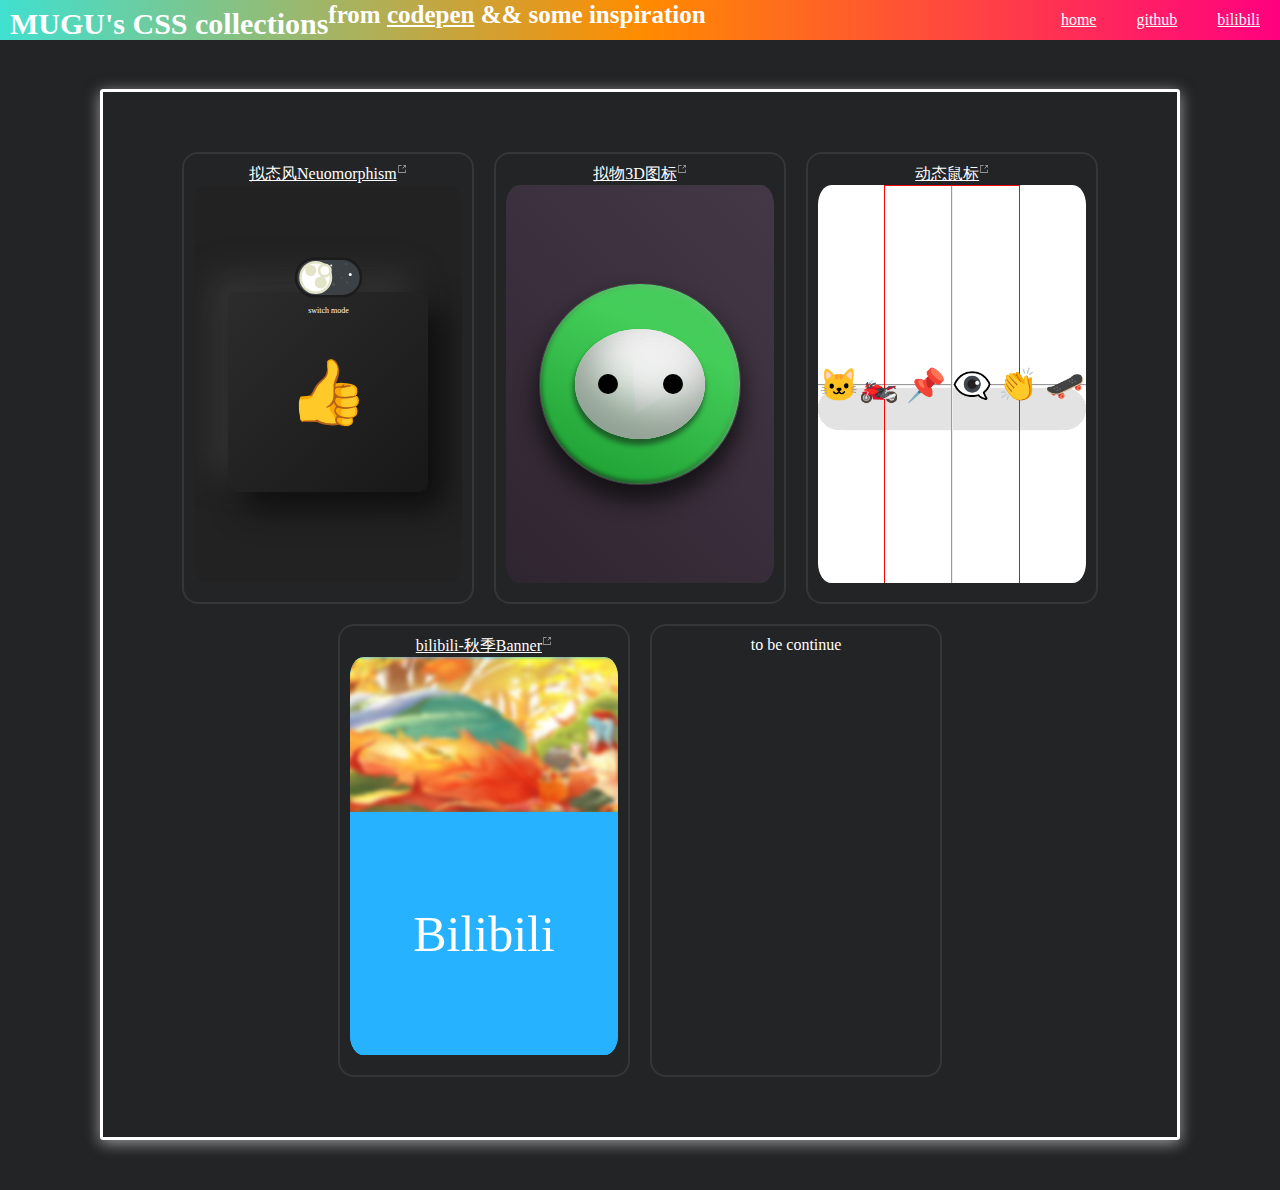
==== commit 795f359d: "feat: add bilibili-autumn banner style" ====
--- a/index.html
+++ b/index.html
@@ -12,7 +12,7 @@
 <body>
 
     <div class="topNavBar">
-        <h1>MUGU's  CSS collections<sup>from <a href="https://codepen.io/">codepen</a> && some inspiration </sup></h1>
+        <h1>MUGU's  CSS collections<sup>from <a href="https://codepen.io/mugudamowang">codepen</a> && some inspiration </sup></h1>
         <nav>
             <ul>
 
@@ -56,7 +56,8 @@
                 </a>
                 <iframe class='ifm' src="pages\skeuomorphism\index.html"></iframe>
             </div>
-            <div><a href="./pages/mouse_dynamic_Background/index.html" target="_blank">
+            <div>
+                <a href="./pages/mouse_dynamic_Background/index.html" target="_blank">
                     <p>动态鼠标</p>
                     <svg t="1594090096955" class="icon" viewBox="0 0 1024 1024" version="1.1"
                         xmlns="http://www.w3.org/2000/svg" p-id="2188" width="200" height="200">
@@ -68,12 +69,24 @@
                             fill="#ffffff" p-id="2190"></path>
                     </svg>
                 </a>
-                <iframe class='ifm' src="pages\mouse_dynamic_Background\index.html"></iframe></div>
-            <div>4</div>
-            <div>5</div>
-            <div>6</div>
-            <div>7</div>
-            <div>8</div>
+                <iframe class='ifm' src="pages\mouse_dynamic_Background\index.html"></iframe>
+            </div>
+            <div>
+                <a href="./pages/Banner_focusChange/index.html" target="_blank">
+                    <p>bilibili-秋季Banner</p>
+                    <svg t="1594090096955" class="icon" viewBox="0 0 1024 1024" version="1.1"
+                        xmlns="http://www.w3.org/2000/svg" p-id="2188" width="200" height="200">
+                        <path
+                            d="M874.666667 554.666667a21.333333 21.333333 0 0 0-21.333334 21.333333v277.333333H170.666667V170.666667h277.333333a21.333333 21.333333 0 0 0 0-42.666667H149.333333a21.333333 21.333333 0 0 0-21.333333 21.333333v725.333334a21.333333 21.333333 0 0 0 21.333333 21.333333h725.333334a21.333333 21.333333 0 0 0 21.333333-21.333333V576a21.333333 21.333333 0 0 0-21.333333-21.333333z"
+                            fill="#ffffff" p-id="2189"></path>
+                        <path
+                            d="M874.666667 128H661.333333a21.333333 21.333333 0 0 0 0 42.666667h161.834667L560.917333 432.917333a21.333333 21.333333 0 1 0 30.165334 30.165334L853.333333 200.832V362.666667a21.333333 21.333333 0 0 0 42.666667 0V149.333333a21.333333 21.333333 0 0 0-21.333333-21.333333z"
+                            fill="#ffffff" p-id="2190"></path>
+                    </svg>
+                </a>
+                <iframe class='ifm' src="pages/Banner_focusChange/index.html"></iframe>
+            </div>
+            <div>to be continue</div>
         </div>
     </main>
     <footer></footer>
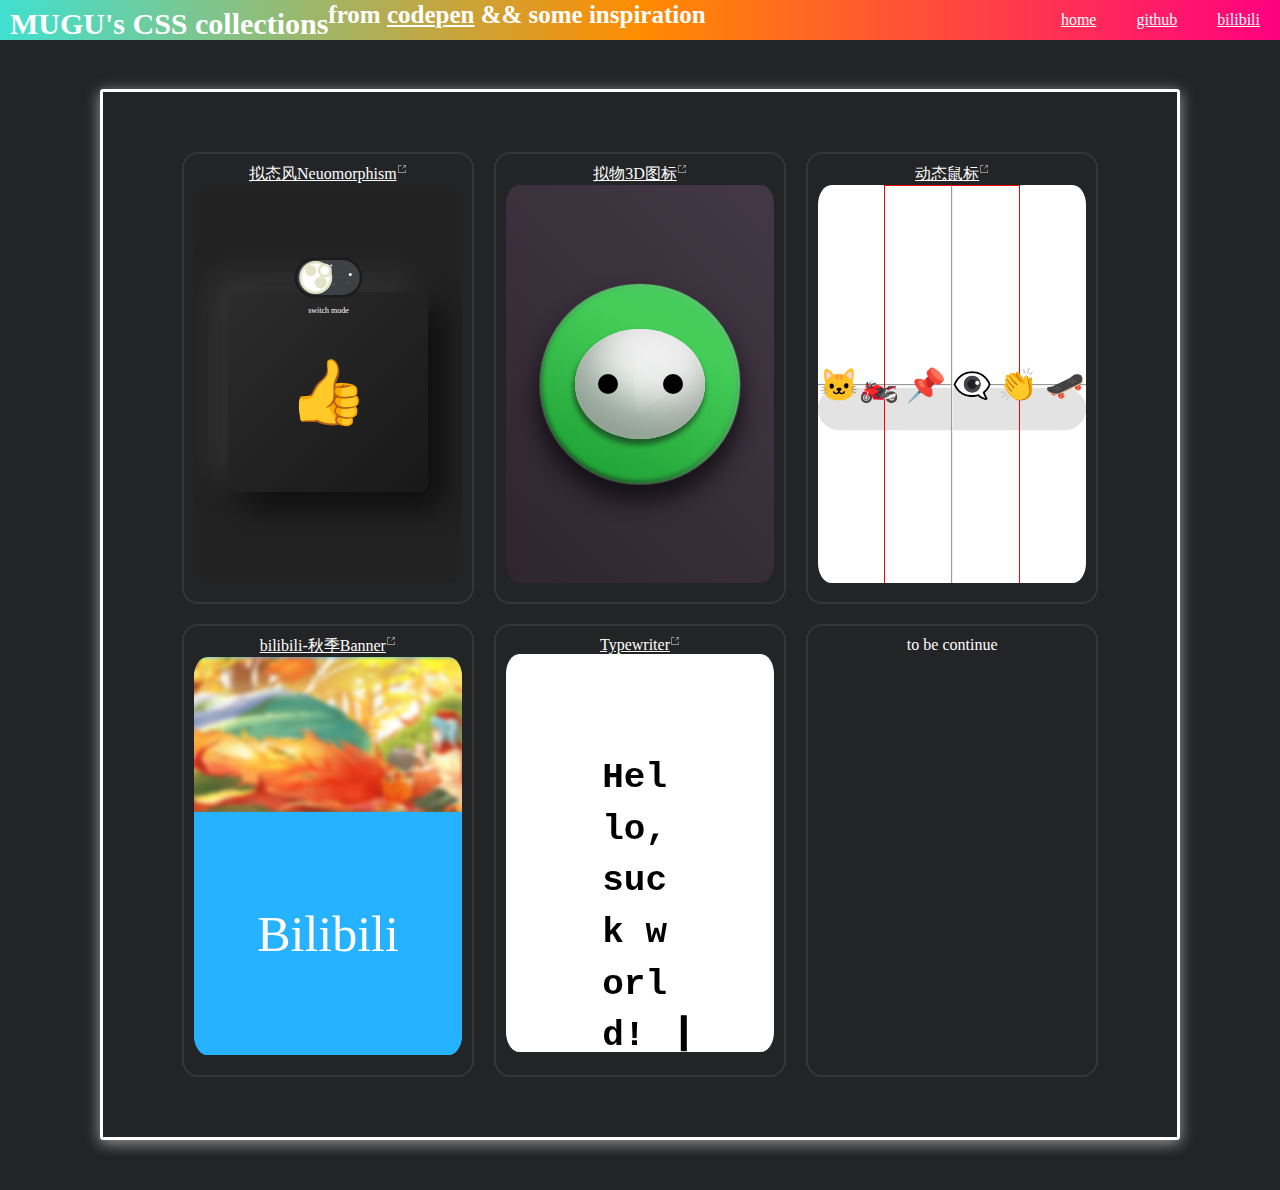
==== commit 80c92053: "feat(typewriter): add Typewriter pratice" ====
--- a/index.html
+++ b/index.html
@@ -12,7 +12,8 @@
 <body>
 
     <div class="topNavBar">
-        <h1>MUGU's  CSS collections<sup>from <a href="https://codepen.io/mugudamowang">codepen</a> && some inspiration </sup></h1>
+        <h1>MUGU's CSS collections<sup>from <a href="https://codepen.io/mugudamowang">codepen</a> && some inspiration
+            </sup></h1>
         <nav>
             <ul>
 
@@ -86,6 +87,21 @@
                 </a>
                 <iframe class='ifm' src="pages/Banner_focusChange/index.html"></iframe>
             </div>
+            <div>
+                <a href="./pages/Typerwriter/index.html" target="_blank">
+                    <p>Typewriter</p>
+                    <svg t="1594090096955" class="icon" viewBox="0 0 1024 1024" version="1.1"
+                        xmlns="http://www.w3.org/2000/svg" p-id="2188" width="200" height="200">
+                        <path
+                            d="M874.666667 554.666667a21.333333 21.333333 0 0 0-21.333334 21.333333v277.333333H170.666667V170.666667h277.333333a21.333333 21.333333 0 0 0 0-42.666667H149.333333a21.333333 21.333333 0 0 0-21.333333 21.333333v725.333334a21.333333 21.333333 0 0 0 21.333333 21.333333h725.333334a21.333333 21.333333 0 0 0 21.333333-21.333333V576a21.333333 21.333333 0 0 0-21.333333-21.333333z"
+                            fill="#ffffff" p-id="2189"></path>
+                        <path
+                            d="M874.666667 128H661.333333a21.333333 21.333333 0 0 0 0 42.666667h161.834667L560.917333 432.917333a21.333333 21.333333 0 1 0 30.165334 30.165334L853.333333 200.832V362.666667a21.333333 21.333333 0 0 0 42.666667 0V149.333333a21.333333 21.333333 0 0 0-21.333333-21.333333z"
+                            fill="#ffffff" p-id="2190"></path>
+                    </svg>
+                </a>
+                <iframe class='ifm' src="./pages/Typerwriter/index.html" loading=lazy></iframe>
+            </div>
             <div>to be continue</div>
         </div>
     </main>
